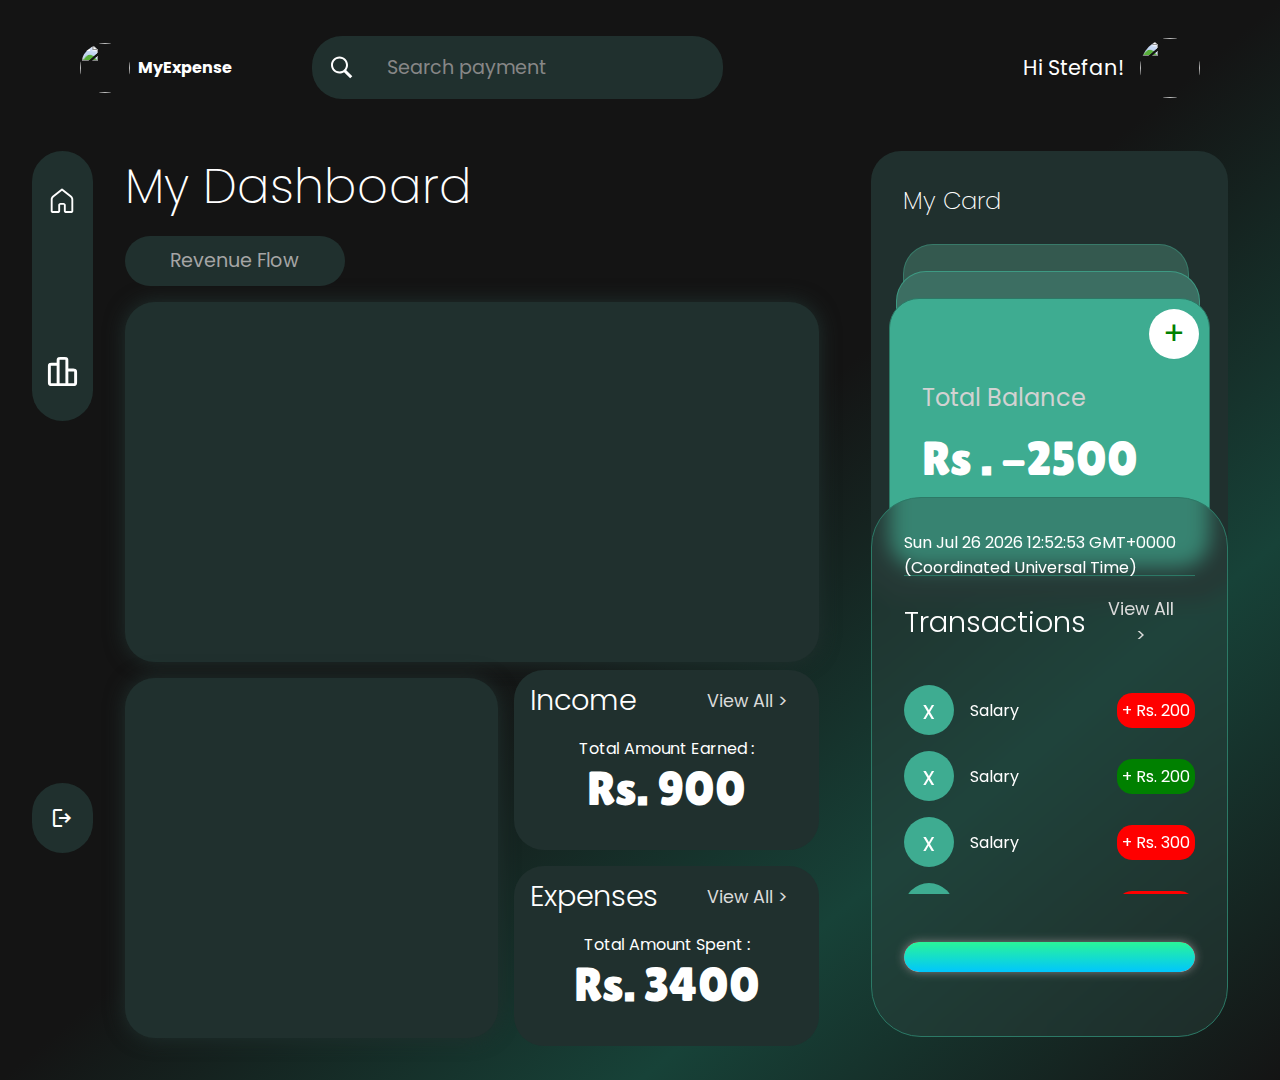
==== home/index.html @ d435ce59 "gemini chart section created" ====
<!DOCTYPE html>
<html lang="en">
  <head>
    <meta charset="UTF-8" />
    <meta name="viewport" content="width=device-width, initial-scale=1.0" />
    <title>My Expense</title>
    <link rel="preconnect" href="https://fonts.googleapis.com" />
    <link rel="preconnect" href="https://fonts.gstatic.com" crossorigin />
    <link
      href="https://fonts.googleapis.com/css2?family=Anton&family=DM+Sans:ital,opsz,wght@0,9..40,100..1000;1,9..40,100..1000&family=DynaPuff:wght@400..700&family=Faculty+Glyphic&family=Jaro:opsz@6..72&family=Lilita+One&family=Mona+Sans:ital,wght@0,200..900;1,200..900&family=Pacifico&family=Parkinsans:wght@300..800&family=Playwrite+GB+S:ital,wght@0,100..400;1,100..400&family=Poppins:ital,wght@0,100;0,200;0,300;0,400;0,500;0,600;0,700;0,800;0,900;1,100;1,200;1,300;1,400;1,500;1,600;1,700;1,800;1,900&family=Protest+Revolution&family=Roboto:ital,wght@0,100;0,300;0,400;0,500;0,700;0,900;1,100;1,300;1,400;1,500;1,700;1,900&family=Sour+Gummy:ital,wght@0,100..900;1,100..900&family=Tilt+Neon&display=swap"
      rel="stylesheet"
    />
    <link rel="stylesheet" href="style.css" />
    <link
      rel="stylesheet"
      href="https://fonts.googleapis.com/css2?family=Material+Symbols+Outlined:opsz,wght,FILL,GRAD@20..48,100..700,0..1,-50..200"
    />
  </head>
  <body>
    <header>
      <section class="left-head">
        <div class="logo-box">
          <div class="logo">
            <img
              src="https://tse3.mm.bing.net/th?id=OIP.BzjqhOHwMnqsPfkG5b7QGAHaHl&pid=Api&P=0&h=180"
              alt=""
            />
          </div>
          <div class="logo-brand">MyExpense</div>
        </div>
        <section class="middle-head">
          <button class="search-btn">
            <svg
              fill="white"
              xmlns="http://www.w3.org/2000/svg"
              x="0px"
              y="0px"
              width="25"
              height="25"
              viewBox="0 0 50 50"
            >
              <path
                d="M 21 3 C 11.601563 3 4 10.601563 4 20 C 4 29.398438 11.601563 37 21 37 C 24.355469 37 27.460938 36.015625 30.09375 34.34375 L 42.375 46.625 L 46.625 42.375 L 34.5 30.28125 C 36.679688 27.421875 38 23.878906 38 20 C 38 10.601563 30.398438 3 21 3 Z M 21 7 C 28.199219 7 34 12.800781 34 20 C 34 27.199219 28.199219 33 21 33 C 13.800781 33 8 27.199219 8 20 C 8 12.800781 13.800781 7 21 7 Z"
              ></path>
            </svg>
          </button>
          <div class="input-box">
            <input type="text" placeholder="Search payment" />
          </div>
        </section>
      </section>

      <section class="right-head">
        <p class="profile-name">Hi Stefan!</p>
        <div class="profile-img-box">
          <img
            src="https://tse4.mm.bing.net/th?id=OIP.audMX4ZGbvT2_GJTx2c4GgHaHw&pid=Api&P=0&h=180"
            alt=""
          />
        </div>
      </section>
    </header>

    <main>
      <div class="left-1">
        <div class="left-1-top">
          <div class="home">
           <a href="">
            <svg fill="white"
            xmlns="http://www.w3.org/2000/svg"
            x="0px"
            y="0px"
            width="30"
            height="30"
            viewBox="0 0 48 48"
          >
            <path
              d="M 23.951172 4 A 1.50015 1.50015 0 0 0 23.072266 4.3222656 L 8.859375 15.519531 C 7.0554772 16.941163 6 19.113506 6 21.410156 L 6 40.5 C 6 41.863594 7.1364058 43 8.5 43 L 18.5 43 C 19.863594 43 21 41.863594 21 40.5 L 21 30.5 C 21 30.204955 21.204955 30 21.5 30 L 26.5 30 C 26.795045 30 27 30.204955 27 30.5 L 27 40.5 C 27 41.863594 28.136406 43 29.5 43 L 39.5 43 C 40.863594 43 42 41.863594 42 40.5 L 42 21.410156 C 42 19.113506 40.944523 16.941163 39.140625 15.519531 L 24.927734 4.3222656 A 1.50015 1.50015 0 0 0 23.951172 4 z M 24 7.4101562 L 37.285156 17.876953 C 38.369258 18.731322 39 20.030807 39 21.410156 L 39 40 L 30 40 L 30 30.5 C 30 28.585045 28.414955 27 26.5 27 L 21.5 27 C 19.585045 27 18 28.585045 18 30.5 L 18 40 L 9 40 L 9 21.410156 C 9 20.030807 9.6307412 18.731322 10.714844 17.876953 L 24 7.4101562 z"
            ></path>
          </svg>
           </a>
          </div>
          <div class="ai">
         <a href="../gemini/gemini.html">
          <span >
            <img class = "star" src="https://www.gstatic.com/lamda/images/gemini_sparkle_v002_d4735304ff6292a690345.svg" alt="">
        </span>
         </a>
          </div>
          <div class="charts">
            <a href="../chart/charts.html">
              <svg width="50%" height="50%" viewBox="0 0 24 24" fill="none" xmlns="http://www.w3.org/2000/svg">
                <path d="M9 7H4.6C4.03995 7 3.75992 7 3.54601 7.10899C3.35785 7.20487 3.20487 7.35785 3.10899 7.54601C3 7.75992 3 8.03995 3 8.6V19.4C3 19.9601 3 20.2401 3.10899 20.454C3.20487 20.6422 3.35785 20.7951 3.54601 20.891C3.75992 21 4.03995 21 4.6 21H9M9 21H15M9 21L9 4.6C9 4.03995 9 3.75992 9.10899 3.54601C9.20487 3.35785 9.35785 3.20487 9.54601 3.10899C9.75992 3 10.0399 3 10.6 3L13.4 3C13.9601 3 14.2401 3 14.454 3.10899C14.6422 3.20487 14.7951 3.35785 14.891 3.54601C15 3.75992 15 4.03995 15 4.6V21M15 11H19.4C19.9601 11 20.2401 11 20.454 11.109C20.6422 11.2049 20.7951 11.3578 20.891 11.546C21 11.7599 21 12.0399 21 12.6V19.4C21 19.9601 21 20.2401 20.891 20.454C20.7951 20.6422 20.6422 20.7951 20.454 20.891C20.2401 21 19.9601 21 19.4 21H15" stroke="currentColor" stroke-width="2" stroke-linecap="round" stroke-linejoin="round"/>
                </svg>
            </a>
          </div>
        </div>
        <div class="left-1-bottom">
          <div class="logout">
            <a href="">
              <span class="material-symbols-outlined">
                logout
                </span>
            </a>
          </div>
        </div>
      </div>
      <div class="left-2">
        <h1>My Dashboard</h1>
        <div class="left-2-nav">
          <div class="all All">Revenue Flow</div>
          <!-- <div class="all">Expenses</div>
          <div class="all">Incomes</div>
          <div class="all">Savings</div> -->
        </div>

        <div class="bar">
          <!-- <div class="head">
                    <h2>Revenue Flow</h2>
                    <button>View All ></button>
                  </div> -->

          <!-- <div class="chart">
                    <canvas id="myChart"></canvas>
                  </div> -->
        </div>

        <div class="bottom-chart">
          <div class="dough-nut">
            <div class="head">
              <h2>Available</h2>
              <button>View All ></button>
            </div>

          </div>
          <div class="income-expenses">
            <div class="income">
              <div class="head">
                <h2>Income</h2>
                <button class="viewInc">View All ></button>
              </div>
              <div class="body">
                <p class="exp-description">Total Amount Earned : </p>
              <h1 class="income-amount">
                Rs. <span class="inc-amount">0</span>
              </h1>
              </div>
            </div>
            <div class="expenses">
              <div class="head">
                <h2>Expenses</h2>
                <button class="viewExp">View All ></button>
              </div>
              <div class="body">
                <p class="exp-description">Total Amount Spent :</p>
              <h1 class="expense-amount">
                Rs. <span class="exp-amount">0</span>
              </h1>
              </div>
             
            </div>
          </div>
        </div>
      </div>
      <div class="left-3">
        <div class="card">
          <h2 class="my-card">My Card</h2>

          <div class="card-layer">
            <div class="card-layer1"></div>
            <div class="card-layer2"></div>
            <div class="card-layer3">
              <p class="balance-head">Total Balance</p>
              <h1 class="balance">Rs . <span class="balance-num">0</span></h1>
              <button class="add">+</button>
            </div>
          </div>
        </div>

        <div class="transactions">
          <div class="date">24 Mar 2024</div>
          <div class="head">
            <h2>Transactions</h2>
            <button class="trans-view">View All ></button>
          </div>
          <div class="transaction-details"></div>

          <div class="animation">
            <div class="inner"></div>
          </div>
        </div>
      </div>
    </main>

    <section class="pop-up-section">
      <div class="pop-up">
        <div class="form">
          <h1>Transaction Input</h1>

          <div class="popup-trans-name">
            <input class="trans-date" type="date" placeholder="Remarks" />
          </div>
          <div class="popup-trans">
            <select name="" id="select">
              <option value="">Transaction Type</option>
              <option value="income">Income</option>
              <option value="expenses">Expenses</option>
            </select>
          </div>

          <div class="popup-trans">
            <select name="" id="category">
              <option value="">Category</option>
              <option value="income">Income</option>
              <option value="groceries">Groceries</option>
              <option value="utilities">Utilities</option>
              <option value="entertainment">Entertainment</option>
              <option value="study">Study</option>
              <option value="medical">Medical</option>
              <option value="miscellaneous">Miscellaneous</option>
            </select>
          </div>

          <div class="popup-trans-name">
            <input class="trans-name" type="text" placeholder="Remarks" />
          </div>
          <div class="popup-trans-amount">
            <input
              class="trans-amount"
              type="number"
              placeholder="Enter amount"
            />
          </div>
          <button class="submit">+Add</button>

          <button class="clear">X</button>
        </div>
      </div>
    </section>

    <section class="inc-pop-up-section">
        <div class="inc-pop-up">
          <div class="inc-container">
            <h1 class="history"></h1>
               
            <div class="container">
                <table class="table">
                    <thead>
                        <th>Date</th>
                        <th>Transaction Type</th>
                        <th>Category</th>
                        <th>Description</th>
                        <th>Amount</th>
                        
                    </thead>
             
                </table>
            </div>
            
  
            <button class="clear ex">X</button>
          </div>
        </div>
      </section>


  

    <script src="https://cdn.jsdelivr.net/npm/chart.js"></script>
    <script>

    
      let bar;
      let doughnut;
    //   console.log(arr);
      function displayChart() {
        
      const categoryArr = data.map((ele) => ele.category.toLowerCase());
    //   console.log(categoryArr);
      doughnut = document.querySelector(".dough-nut")
      bar = document.querySelector(".bar");
        bar.innerHTML = `
             <div class="chart">
                    <canvas id="myChart-1"></canvas>
            </div>
        `;
        doughnut.innerHTML = `
             <div class="chart">
                    <canvas id="myChart-2"></canvas>
            </div>
        `;
        const ctx2 =  document.getElementById("myChart-2");
        const ctx1 = document.getElementById("myChart-1");

        for (let i = 0; i < categoryArr.length; i++) {
          let value = arr
            .filter((ele) => {
              return ele.category == categoryArr[i];
            })
            .reduce((acc, curr) => {
              return acc + curr.amount;
            }, 0);


          data[i].count = value;
          console.log(data[i].category , ":" , value);
        }

        new Chart(ctx1, {
          type: "bar",
          data: {
            labels: data.map((yr) => yr.category),
            datasets: [
              {
                //   label: '# Revenue Flow',
                data: data.map((value) => value.count),
                backgroundColor: [
                  "rgb(138,121,238)",
                  "rgb(219,253,130)",
                  "rgb(62,172,145)",
                  "rgb(242,74,24)",
                  "rgb(253,255,254)",
                  "rgb(1,224,255)",
                  "rgb(234,06,137)",
                ],
              },
            ],
          },
          options: {
            scales: {
              y: {
                beginAtZero: true,
              },
            },
            plugins: {
              legend: {
                display: false, // Optionally, hide the legend
              },
            },
          },
        });

        new Chart(ctx2, {
          type: "doughnut",
          data: {
            labels: data.map((yr) => yr.category),
            datasets: [
              {
                //   label: '# Revenue Flow',
                data: data.map((value) => value.count),
                backgroundColor: [
                  "rgb(138,121,238)",
                  "rgb(219,253,130)",
                  "rgb(62,172,145)",
                  "rgb(242,74,24)",
                  "rgb(253,255,254)",
                  "rgb(1,224,255)",
                  "rgb(234,06,137)",
                ],
              },
            ],
          },
          options: {
            scales: {
              y: {
                beginAtZero: true,
              },
            },
            plugins: {
              legend: {
                display: true, // Optionally, hide the legend
              },
            },
          },
        });

      }
    </script>
    <script src="../data.js"></script>
    <!-- <script src="../chart/charts.js"></script> -->
    <script type="module" src="./script.js"></script>
  </body>
</html>
---- home/style.css ----
* {
  margin: 0;
  padding: 0;
  box-sizing: border-box;
  font-family: "Poppins", sans-serif;
}

body {
  width: 100%;
  min-height: 120vh;
  background-image: linear-gradient(
    to bottom right,
    rgb(20, 20, 20) 50%,
    rgb(23, 66, 56),
    rgb(20, 20, 20)
  );
  color: white;
}

header {
  width: 100%;
  height: 15vh;
  margin-bottom: 1rem;
  display: flex;
  align-items: center;
  justify-content: space-between;
  padding: 0 5rem;
}

.left-head {
  display: flex;
  align-items: center;
  justify-content: center;
  gap: 5rem;
}

.logo-box {
  display: flex;
  align-items: center;
  justify-content: center;
  gap: 0.5rem;
}

.logo {
  width: 50px;
  height: 50px;
  border-radius: 50%;
}

.logo img {
  width: 100%;
  height: 100%;
  border-radius: 50%;
}

.logo-brand {
  font-weight: bold;
}

.middle-head {
  min-width: 400px;
  background-color: rgb(32, 48, 46);
  height: 7vh;
  border-radius: 30px;
  display: flex;
  align-items: center;
  justify-content: center;
  gap: 1rem;
}

.search-btn {
  width: 15%;
  height: 100%;
  border-radius: 50%;
  border: none;
  background-color: transparent;
  display: grid;
  place-items: center;
}

.input-box {
  width: 85%;
  /* background-color: yellow; */
  height: 100%;
  border-top-right-radius: 25px;
  border-bottom-right-radius: 25px;
}

.input-box input {
  width: 100%;
  height: 100%;
  border-top-right-radius: 25px;
  border-bottom-right-radius: 25px;
  border: none;
  outline: none;
  background-color: transparent;
  color: white;
  font-size: 1.2rem;
}

.input-box input::placeholder {
  color: rgb(135, 135, 135);
  font-size: 1.2rem;
}

.right-head {
  display: flex;
  align-items: center;
  justify-content: center;
  gap: 1rem;
}

.profile-img-box {
  width: 60px;
  height: 60px;
  border-radius: 50%;
}

.profile-img-box img {
  width: 100%;
  height: 100%;
  border-radius: 50%;
}

.profile-name {
  font-size: 1.3rem;
}

main {
  width: 95%;
  height: 100vh;
  /* background-color: red; */
  margin: auto;
  display: flex;
  align-self: center;
  /* justify-content: center; */
  gap: 2rem;
}

.left-1 {
  width: 5%;
  /* background-color: rgb(255, 0, 0); */
  height: 78vh;
  display: flex;
  align-items: center;
  justify-content: space-between;
  flex-direction: column;
}

.left-1-top {
  width: 100%;
  height: 30vh;
  background-color: rgb(32, 48, 46);
  border-radius: 40px;
  display: flex;
  align-items: center;
  justify-content: space-evenly;
  flex-direction: column;
}

.left-1-top > div,
.left-1-bottom > div{

  fill: white;
  border-radius: 50%;
  width: 70px;
  height: 70px;
  display: grid;
  place-items: center;
  transition: 0.2s ease-in-out;

}

.left-1 > div a:hover svg,
.left-1-bottom a:hover svg{ 
  fill: green;
}

.left-1 > div a
{
  width: 100%;
  height: 100%;
  display: grid;
  place-items: center;
  color: white;
}

.left-1-top > div:hover 
   {
  background-color: white;
  fill: green;
}

.left-1-bottom a svg{
  fill: white;
}

.left-1-bottom {
  width: 100%;
  height: 70px;
  background-color: rgb(32, 48, 46);
  border-radius: 40px;
  display: flex;
  align-items: center;
  justify-content: space-evenly;
  flex-direction: column;
  transition: 0.2s ease-in-out;
  

}

.left-1-bottom  div:hover 
   {
  background-color: rgb(255, 255, 255);
  fill: green;
}

.star{
  width: 40px;
  animation-name: star;
  animation-duration: 2s;
  animation-timing-function: linear;
  animation-iteration-count: infinite;
  
}



.charts:hover svg{
   fill:green;
   transition: 0.1s ease-in-out;
}

@keyframes star {
   0%{
    transform: rotateZ(360deg);
   }
}





.left-2 {
  width: 70%;
  height: 80vh;
  /* background-color: rgba(128, 128, 128, 0.306); */
}

.left-3 {
  width: 40%;
  height: 96vh;
  /* background-color: rgb(32, 48, 46); */
position: relative;
  border-radius: 30px;
}

.left-2 h1 {
  font-weight: 200;
  font-size: 3rem;
  margin-bottom: 0.8rem;
}

.left-2-nav {
  display: flex;
  align-items: center;
  justify-content: flex-start;
  gap: 1rem;
}

.All {
  width: 220px;
  height: 50px;
  background-color: rgb(32, 48, 46);
  color: rgb(165, 165, 165);
  border-radius: 25px;
  font-size: 1.2rem;
  display: grid;
  place-items: center;
  transition: 0.2s ease-in-out;
}


.all:hover{
    background-color: rgb(62,172,145);
    color: white;
}

.bar{
    width: 100%;
    background-color: rgb(32, 48, 46);
    height: 50%;
    margin-top: 1rem;
    border-radius: 30px;
    box-shadow: 0 0 20px rgb(32, 48, 46);
    display: flex;
    align-items: center;
    justify-content: flex-start;
}


.bottom-chart{
    margin-top: 1rem;
    border-radius: 30px;
    width: 100%;
    height: 50%;
    /* background-color: rgb(32, 48, 46); */
display: flex;
align-items: center;
justify-content: center;
gap: 1rem;

}

.dough-nut{
    width: 55%;
    height: 100%;
    background-color: rgb(32, 48, 46);
    box-shadow: 0 0 20px rgb(32, 48, 46);
    border-radius: 30px;
}

.income-expenses{
    width: 45%;
    height: 100%;
    /* background-color:yellow; */
display: flex;
align-items: center;
justify-content: center;
flex-direction: column;
gap: 1rem
    
}

.income,.expenses{
width: 100%;
height: 50%;
background-color: rgb(32, 48, 46);
border-radius: 30px;
}

.card{
    width: 90%;
    margin: auto;
    height: 50vh;
    background-color: rgb(32, 48, 46);
    border-radius: 30px;
    
}

.my-card{
    padding: 2rem ;
    font-weight: 200;
}



.balance,
.balance-num{
    font-family: "Lilita One", sans-serif;
    font-weight: 400;
    font-style: normal;
    font-size: 3rem;
}

.balance-head{
    font-size: 1.5rem;
    color: rgb(210, 210, 210);
}


.add{
    position: absolute;
    top: 10px;
    right: 10px;
    background-color: white;
    width: 50px;
    height: 50px;
    border: none;
    outline: none;
    border-radius: 50%;
    font-size: 2rem;
    color: green;
    z-index: 200;
}

.card-layer1{
    width: 85%;
    height: 10vh;
    position: absolute;
    left: 7%;
    top: -10%;
    z-index: 5;
    background-color:rgb(60,110,98);
    border-radius: 30px;
    border: 1px solid rgb(62,172,145, 0.7);
}

.card-layer2{
    width: 80%;
    height: 10vh;
    position: absolute;
    left: 9%;
    top: -20%;
    background-color:rgb(52,89,79);
    border-radius: 30px;
    border: 1px solid rgb(62,172,145, 0.4);
}

.card-layer{
  position: relative;
}

.card-layer3{
    width: 90%;
    height: 30vh;
    background-color: rgb(62,172,145);
    margin: auto;
    border-radius: 30px;
    display: flex;
    align-items: flex-start;
    justify-content: center;
    flex-direction: column;
    padding-left: 2rem;
    gap: 1rem;
    position: relative;
    margin-top: 3rem;
    z-index: 10;
   
    border: 1px solid  rgb(44, 121, 102);
}

.transactions{
  width: 90%;
  height: 60vh;
  background-color: rgb(44,69,64,0.4);
  backdrop-filter: blur(10px);

  border-radius: 50px;
  position: absolute;
  top: 40%;
  left: 5%;
  z-index: 100;
  border: 1px solid  rgb(44, 121, 102);
padding: 2rem;
}

.head{
  display: flex;
  align-items: center;
  justify-content: space-between;
  width: 100%;
  height: 20%;
  border-top: 1px solid  rgb(44, 121, 102);

}

.head h2{
  font-weight: 300;
  font-size: 1.8rem;

}

.date{
  width: 100%;
  height: 5vh;
}


.head button{
  font-size: 1.1rem;
  background-color: transparent;
  color: rgb(218, 218, 218);
  border: none;
  padding: 1rem;
border-radius: 25px;
}

.transactions-list{
  width: 100%;
  display: flex;
  align-items: center;
  justify-content: space-between;
  margin: 1rem 0;

}

.transaction-details{
  overflow-y: scroll;
  width: 100%;
  height: 25vh;
  /* background-color: yellow; */
}

::-webkit-scrollbar{
  width: 8px;
}

::-webkit-scrollbar-track{
  background-color: #303030;
}

::-webkit-scrollbar-thumb{
  background-color: rgb(112, 112, 112);
  border-radius: 10px;
}


.transaction-details::-webkit-scrollbar{
  display: none;
}



.transactions-list div{
  display: flex;
  align-items: center;
  justify-content: center;
  gap: 1rem;
}

.view{
  width: 50px;
  height: 50px;
  border-radius: 50%;
  font-size: 1.5rem;
  border: none;
  color: white;
  transition: 0.2s ease-in;
  background-color:  rgb(62,172,145);
  display: flex;
  align-items: center;
  justify-content: center;
}

.head button:hover{
background-color: white;
transition: 0.2s ease-in-out;
color: black;
}

.transactions-list p{
  text-transform: capitalize;
}


.view:hover{
  /* transform: scale(1.1); */
   background-color: white;
  color: black;
}



.animation{
  width: 100%;
  height: 30px;
  background-image: linear-gradient(to bottom, #ff0844 0%, #ffb199 100%);
  margin-top: 3rem;
  border-radius:15px ;
  box-shadow: 0 0 10px grey ;
  overflow: hidden;
  position: relative;
}

.inner{
  width:0%;
  height: 100%;
  background-image: linear-gradient(180deg, #2af598 0%, #00c6fd 100%);
  border-radius: 15px;
  transition: 1s ease-out;
}



.dough-nut,
.bar,
.income,
.expenses{
  padding: 1rem;
}


.dough-nut .head,
.bar .head,
.income .head,
.expenses .head{
  border: none;
}

.pop-up h1{
  font-size: 2.5rem;
  margin-bottom:1rem;
}


.pop-up{
  position: fixed;
  top: 0;
  bottom: 0;
  right: 0;
  left: 0;
  width: 100%;
  height: 100vh;
  z-index: 200;

  background-color: rgba(0, 0, 0, 0.5);
  display:flex;
  align-items: center;
  justify-content: center;
 

}

.final-color{
  padding: 5px;
  border: none;
  border-radius: 15px;
}

.pop-up-section{
  display: none;
}

.pop-up .form{
  width: 40%;
  height: 80vh;
  background-image: linear-gradient(
    to bottom right,
    rgb(20, 20, 20),
    rgb(23, 66, 56),
    rgb(20, 20, 20)
  );

  border-radius: 30px;
  box-shadow: 0 0 30px rgb(44, 121, 102);
text-align: center;
display: flex;
align-items: center;
justify-content: center;
flex-direction: column;
gap: 1rem;
}

.pop-up .form > div{
  width: 50%;
  height: 6vh;
  /* background-color: yellowgreen; */
  margin: 1rem;
}

.pop-up .form input,
.pop-up .form select{
  width: 100%;
  height: 100%;
  border-radius: 25px;
  border: none;
  outline: none;
  font-size: 1.2rem;
  padding-left: 1rem;
  box-shadow: 0 0 10px grey;
}


.pop-up .form input{
  padding: 1rem;
}



.submit{
  width: 150px;
  height: 50px;
  border-radius: 10px;
  font-size: 1.2rem;
  color: white;
  background-color: rgb(62,172,145);
  border: none;
  font-weight: bold;
  box-shadow: 0 0 10px rgb(62,172,145);
  transition: 0.3s ease-in-out;
}

/* .submit:hover{
  
} */

.submit:hover{
  transform: scale(1.1) translateY(-5px);
  box-shadow: 0 5px 20px rgb(62,172,145);
  /* background-color: black; */
  color: white;
}

.clear{
  width: 50px;
  height: 50px;
  background-color: #fff;
  /* color: white; */
  border:none;
  border-radius: 50%;
  font-size: 1.5rem;
  position: absolute;
  top: 0;
  right: 0;
  /* display: none; */
}

.chart{
  width: 300%;
  height:108%;
  margin-left: 2rem;
  
}

.body{
  width: 100%;
  /* background-color: red; */
  height: 90%;
  display: flex;
  align-items: center;
  justify-content: center;
  flex-direction: column;
}

.body h1,span{
  font-family: "Lilita One", sans-serif;
  font-weight: 400;
  font-style: normal;
}


.inc-pop-up-section{
  width: 100%;
  height: 100vh;
  position: fixed;
  background-color: rgb(0, 0, 0, 0.5);
  left: 0;
  right: 0;
  top: 0;
  bottom: 0;
  z-index: 100;
  display: none;
  
}

.inc-pop-up{
  width: 100%;
  height: 100%;
display: flex;
align-items: center;
justify-content: center;
}

.inc-container h1{
  text-align: center;
  padding: 1.5rem;
  font-size: 2.5rem;
  /* background-color: #fff; */
  text-decoration: underline;
  text-shadow: 0 0px 3px white;
}

.inc-container{
  width: 70%;
  height: 90vh;
  background-image: linear-gradient(
    to bottom right,
    rgb(20, 20, 20),
    rgb(23, 66, 56),
    rgb(20, 20, 20)
  );
 border-radius: 30px;
 padding: 1rem;
box-shadow: 0 0 30px  rgb(26, 80, 67);
}

.inc-container .container{
  width: 100%;
  height: 80%;
  margin-top: 2rem;
  /* background-color: green; */
margin: auto;
overflow-y: scroll ;
}

table{
  /* background-color: red; */
  width: 90%;
  margin: auto;
  max-height: 90%;
  border: 1px solid white;
}

table td,th{
  border: 1px solid white;
  box-shadow: 0 0 5px white;
  text-align: center;
  font-size: 1.2rem;
}

table th{
  font-weight: bold;
  font-size: 2rem;
  padding: 1rem;
}

table td{
  padding: 1rem;
  text-transform: capitalize;
}

.logout a{
  text-decoration: none;
}

.logout:hover span{
  color: green;
}
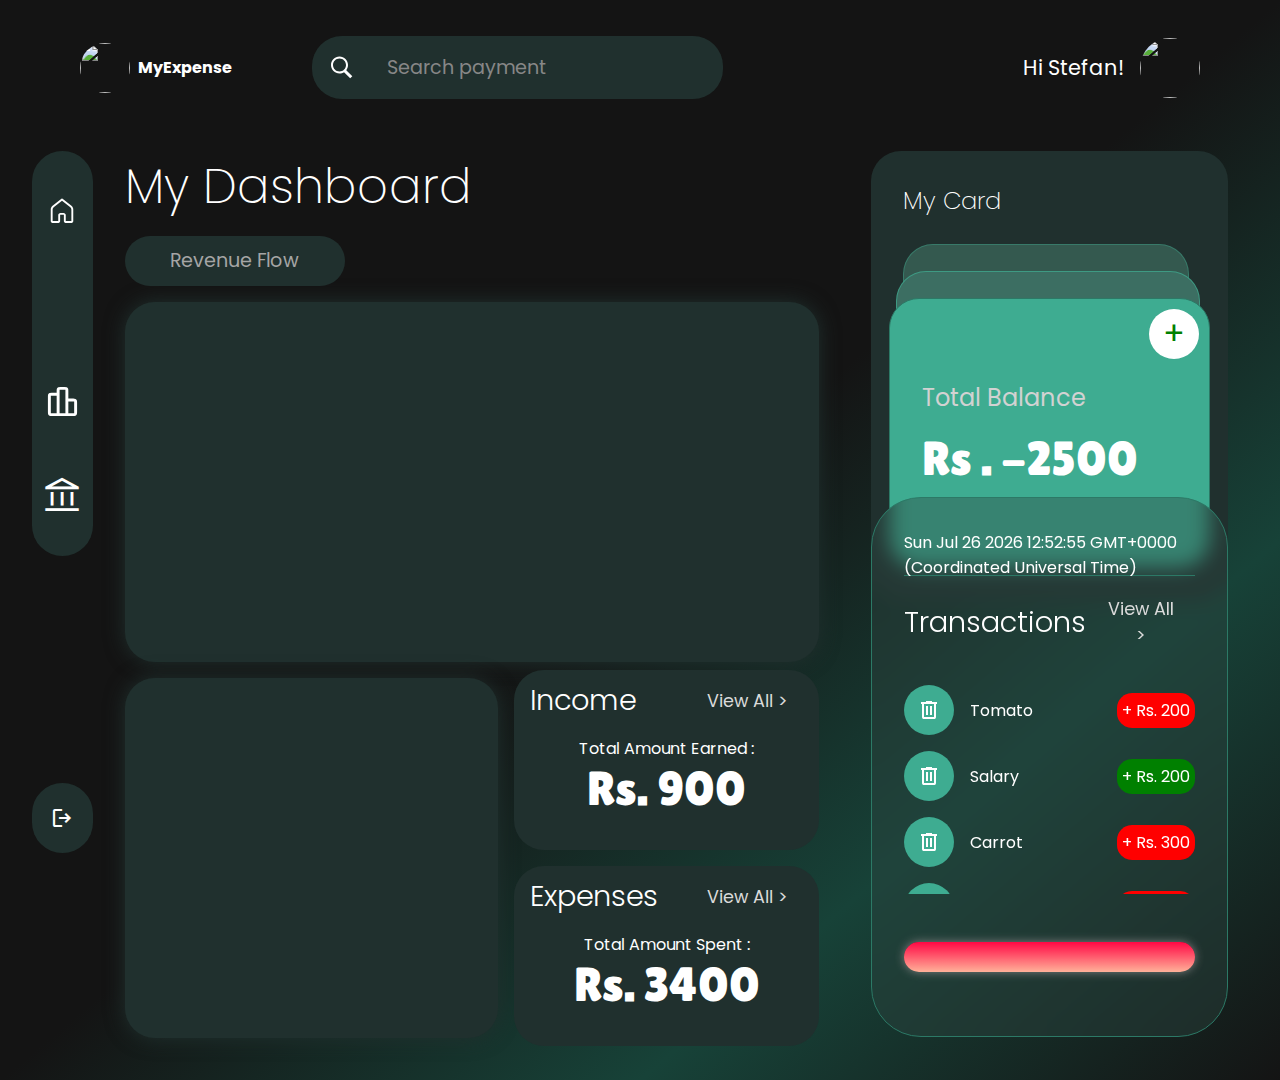
==== commit d4b98f27: "added login signup landing page" ====
--- a/home/index.html
+++ b/home/index.html
@@ -94,10 +94,17 @@
                 </svg>
             </a>
           </div>
+          <div class="charts">
+            <a href="../tax/tax.html">
+              <span  style="font-size: 2.5rem;" class="material-symbols-outlined bank">
+                account_balance
+                </span>
+            </a>
+          </div>
         </div>
         <div class="left-1-bottom">
           <div class="logout">
-            <a href="">
+            <a href="../landingPage/landing.html">
               <span class="material-symbols-outlined">
                 logout
                 </span>
@@ -293,6 +300,8 @@
         const ctx1 = document.getElementById("myChart-1");
 
         for (let i = 0; i < categoryArr.length; i++) {
+          console.log(arr.length);
+          
           let value = arr
             .filter((ele) => {
               return ele.category == categoryArr[i];
--- a/home/style.css
+++ b/home/style.css
@@ -110,6 +110,15 @@
   gap: 1rem;
 }
 
+.charts a {
+  text-decoration: none;
+}
+
+.charts a:hover .bank{
+color: green;
+}
+
+
 .profile-img-box {
   width: 60px;
   height: 60px;
@@ -149,7 +158,7 @@
 
 .left-1-top {
   width: 100%;
-  height: 30vh;
+  height: 45vh;
   background-color: rgb(32, 48, 46);
   border-radius: 40px;
   display: flex;
@@ -790,11 +799,12 @@
   margin: auto;
   max-height: 90%;
   border: 1px solid white;
+  border-collapse: collapse;
 }
 
 table td,th{
   border: 1px solid white;
-  box-shadow: 0 0 5px white;
+  /* box-shadow: 0 0 5px white; */
   text-align: center;
   font-size: 1.2rem;
 }
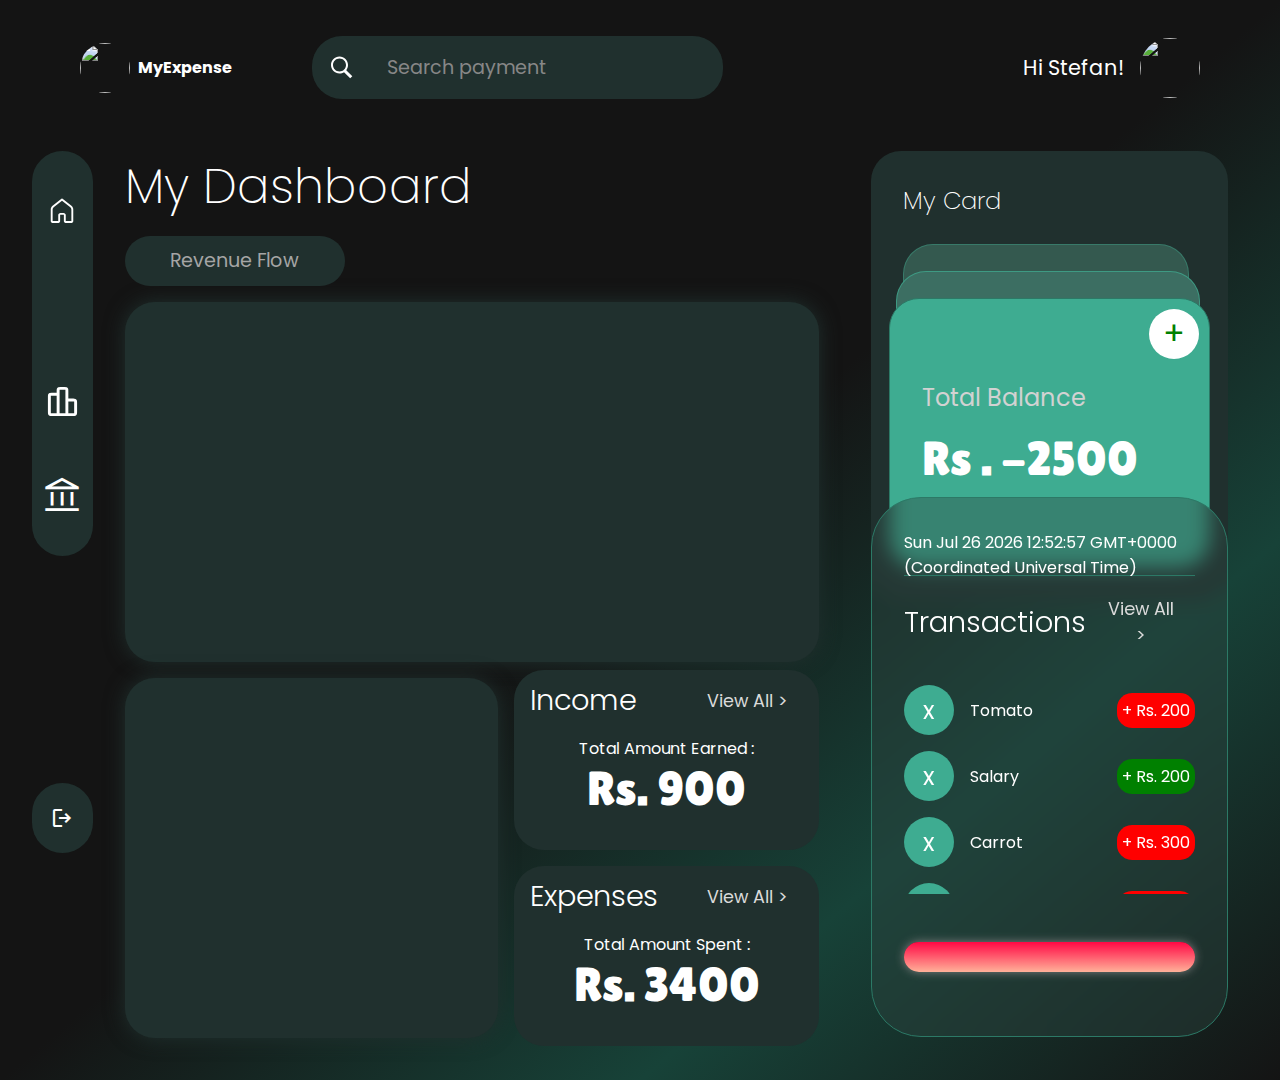
==== commit 5951c090: "added hover feature in home" ====
--- a/home/index.html
+++ b/home/index.html
@@ -94,7 +94,7 @@
                 </svg>
             </a>
           </div>
-          <div class="charts">
+          <div class="charts tax-show">
             <a href="../tax/tax.html">
               <span  style="font-size: 2.5rem;" class="material-symbols-outlined bank">
                 account_balance
--- a/home/style.css
+++ b/home/style.css
@@ -133,6 +133,134 @@
 
 .profile-name {
   font-size: 1.3rem;
+}
+
+.home,
+.ai,
+.charts,
+.tax,
+.logout{
+  position: relative;
+}
+
+
+.home::after{
+  content: "Home";
+  position: absolute;
+  background-color: white;
+  color: green;
+  width:70px;
+  border-radius: 15px;
+  height: 30px;
+  display: grid;
+  place-items: center;
+  left: 110%;
+  box-shadow: 0 0 10px grey;
+  visibility: hidden;
+  /* transition: 0.3s ease; */
+}
+
+
+
+
+.home:hover::after{
+  visibility: visible;
+}
+
+.ai::after{
+  content: "Gemini AI";
+  position: absolute;
+  background-color: rgb(255, 255, 255);
+  color: green;
+
+  width:100px;
+  border-radius: 15px;
+  height: 30px;
+  display: grid;
+  place-items: center;
+  left: 110%;
+  box-shadow: 0 0 10px grey;
+  visibility: hidden;
+  /* transition: 0.3s ease; */
+}
+
+
+
+
+.ai:hover::after{
+  visibility: visible;
+}
+
+
+.charts::after{
+  content: "Charts";
+  position: absolute;
+  background-color: rgb(255, 255, 255);
+  color: green;
+
+  width:100px;
+  border-radius: 15px;
+  height: 30px;
+  display: grid;
+  place-items: center;
+  left: 110%;
+  box-shadow: 0 0 10px grey;
+  visibility: hidden;
+  /* transition: 0.3s ease; */
+}
+
+
+
+
+.charts:hover::after{
+  visibility: visible;
+}
+
+.tax-show::after{
+  content: "Finance";
+  position: absolute;
+  background-color: rgb(255, 255, 255);
+  color: green;
+
+  width:100px;
+  border-radius: 15px;
+  height: 30px;
+  display: grid;
+  place-items: center;
+  left: 110%;
+  box-shadow: 0 0 10px grey;
+  visibility: hidden;
+  /* transition: 0.3s ease; */
+}
+
+.logout::after{
+  content: "Log Out";
+  position: absolute;
+  background-color: rgb(255, 255, 255);
+  color: green;
+
+  width:100px;
+  border-radius: 15px;
+  height: 30px;
+  display: grid;
+  place-items: center;
+  left: 110%;
+  box-shadow: 0 0 10px grey;
+  visibility: hidden;
+  /* transition: 0.3s ease; */
+}
+
+
+
+
+.logout:hover::after{
+  visibility: visible;
+}
+
+
+
+.tax-show:hover::after{
+  visibility: visible;
 }
 
 main {
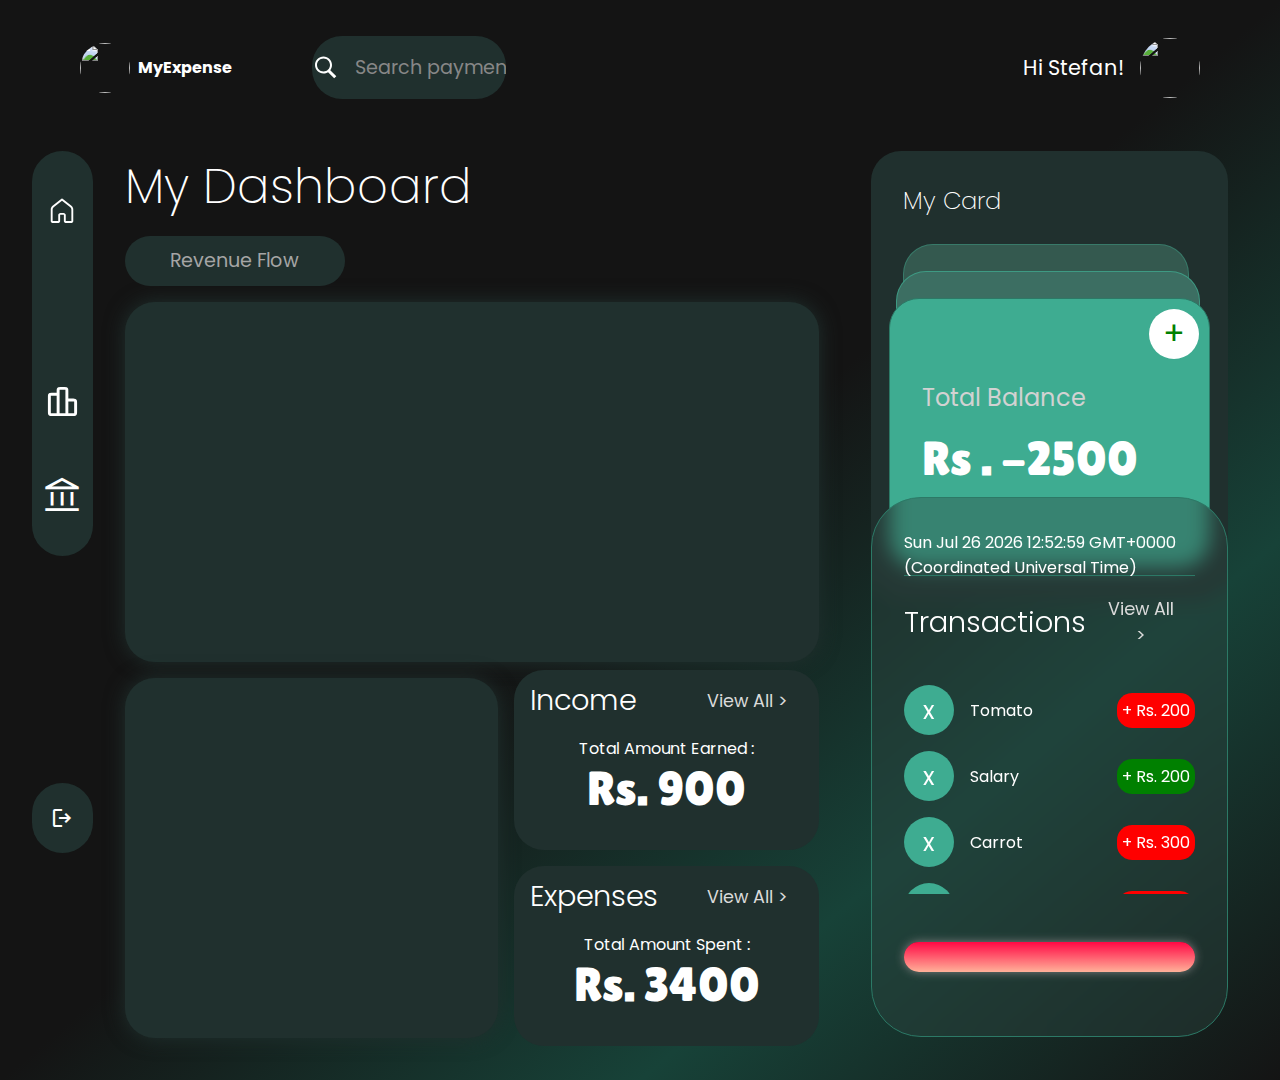
==== commit b75c98f9: "responsiveness added" ====
--- a/home/index.html
+++ b/home/index.html
@@ -287,12 +287,12 @@
       doughnut = document.querySelector(".dough-nut")
       bar = document.querySelector(".bar");
         bar.innerHTML = `
-             <div class="chart">
+             <div class="chart bar-chart">
                     <canvas id="myChart-1"></canvas>
             </div>
         `;
         doughnut.innerHTML = `
-             <div class="chart">
+             <div class="chart d-nut">
                     <canvas id="myChart-2"></canvas>
             </div>
         `;
--- a/home/style.css
+++ b/home/style.css
@@ -30,8 +30,9 @@
 .left-head {
   display: flex;
   align-items: center;
-  justify-content: center;
+  justify-content: space-between;
   gap: 5rem;
+  width: 38%;
 }
 
 .logo-box {
@@ -58,7 +59,7 @@
 }
 
 .middle-head {
-  min-width: 400px;
+  width: 100%;
   background-color: rgb(32, 48, 46);
   height: 7vh;
   border-radius: 30px;
@@ -66,6 +67,7 @@
   align-items: center;
   justify-content: center;
   gap: 1rem;
+  /* background-color: yellow; */
 }
 
 .search-btn {
@@ -957,3 +959,219 @@
 }
 
 
+@media  screen and (min-width: 750px) and (max-width: 1150px) {
+  .balance-head{
+    font-size: 1.2rem ;
+  }
+
+  .balance,
+  .balance-num{
+    font-size:2rem ;
+  }
+
+  .add{
+    width: 40px;
+    height: 40px;
+    font-size: 1.5rem ;
+  }
+  .head h2{
+    font-size: 1.4rem;
+  }
+
+  .date{
+    font-size:0.8rem ;
+  }
+
+  .left-2{
+    width: 60%;
+  }
+
+  .chart{
+    width: 200%;
+    height: 95% ;
+    /* background-color: yellow; */
+  }
+
+}
+
+
+@media screen and (min-width:400px) and (max-width:900px) {
+    main{
+      flex-direction: column;
+      height: 250vh;
+      /* background-color: yellow; */
+      justify-content: space-between;
+    }
+
+    .pop-up .form{
+      width: 70%;
+    }
+
+    .form h1{
+      font-size: 2rem;
+    }
+
+    header{
+      padding: 1rem;
+    }
+
+    .left-1{
+     flex-direction: row;
+     /* background-color: yellow; */
+      width: 100%;
+      height: 8vh;
+      gap: 1rem;
+     justify-content: space-between;
+    }
+
+    .left-1-top{
+      flex-direction: row;
+      height:8vh ;
+      width: 92%;
+    }
+
+    .left-1-bottom{
+      width: 8%;
+    }
+
+    .home::after,
+    .ai::after,
+    .charts::after,
+    .tax::after,
+    .logout::after{
+      /* visibility: visible; */
+      left: 0%;
+      top: 110%;
+      z-index: 1000;
+    }
+
+    .left-2{
+      width: 95%;
+      position: absolute;
+      top: 140%;
+      /* margin: 1rem; */
+    }
+
+    .chart{
+width: 100%;
+height: 80%;
+
+    }
+
+    .bar{
+      height: 80%;
+      justify-content: center;
+      /* background-color: white; */
+    }
+
+    .left-3{
+      /* display: none; */
+      height:100% ;
+      width: 100%;
+      /* background-color: yellow; */
+      position: absolute;
+      top: 30%;
+      left: 0%;
+    }
+
+    .d-nut{
+      /* width: 200%; */
+      height: 107%;
+      /* background-color: white; */
+    }
+
+   .balance-head{
+    font-size: 2rem;
+   }
+
+   .balance,
+   .balance-num{
+    font-size: 3rem;
+   }
+
+   .add{
+    font-size: 2rem;
+    width: 60px;
+    height: 60px;
+   }
+
+   .date{
+    font-size: 1rem;
+   }
+
+   .head h2{
+    font-size: 2rem;
+   }
+
+.left-head{
+  width: 70%;
+}
+
+header{
+  gap: 2rem;
+}
+
+
+.profile-name{
+  text-align: center;
+  font-size: 1rem;
+}
+.profile-img-box{
+  width: 40px;
+  height: 40px;
+}
+
+
+.input-box input::placeholder{
+  font-size: 1rem;
+
+}
+
+.search-btn svg{
+  width: 20px;
+  height: 20px;
+}
+
+.middle-head {
+  padding: 0 1rem;
+}
+  }
+
+   
+
+  @media screen and (max-width:560px) {
+     .bar{
+       height:55% ;
+       
+     }
+
+  .head h2{
+    font-size: 1.5rem;
+  }
+.head button{
+    
+   padding: 0.5rem;
+   /* background-color: white; */
+   font-size: 0.8rem;
+  }
+.body h1{
+    font-size: 2rem;
+  }
+    
+
+   main{
+    height: 230vh;
+   }
+
+   
+   .balance-head
+   {
+    font-size: 1.4rem;
+   }
+
+
+   .balance,.balance-num{
+    font-size: 2rem;
+   }
+  }
+
